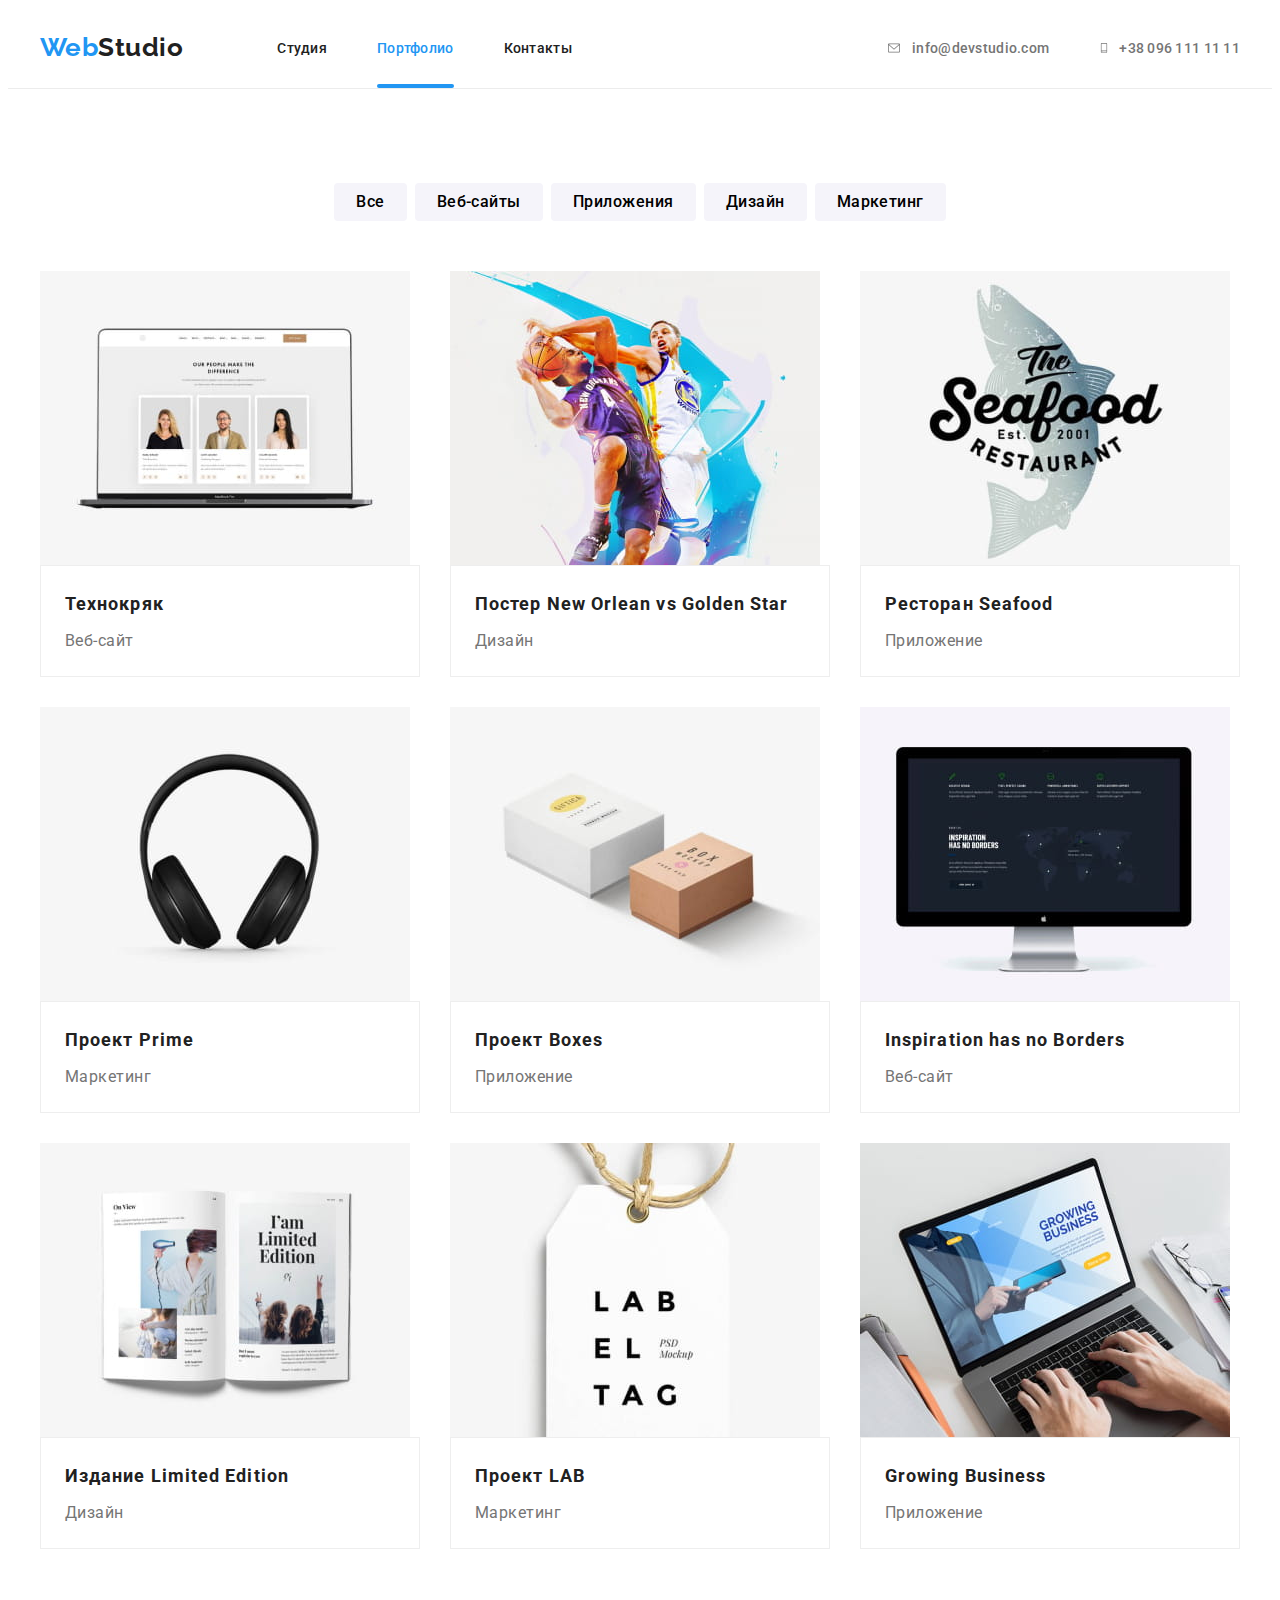
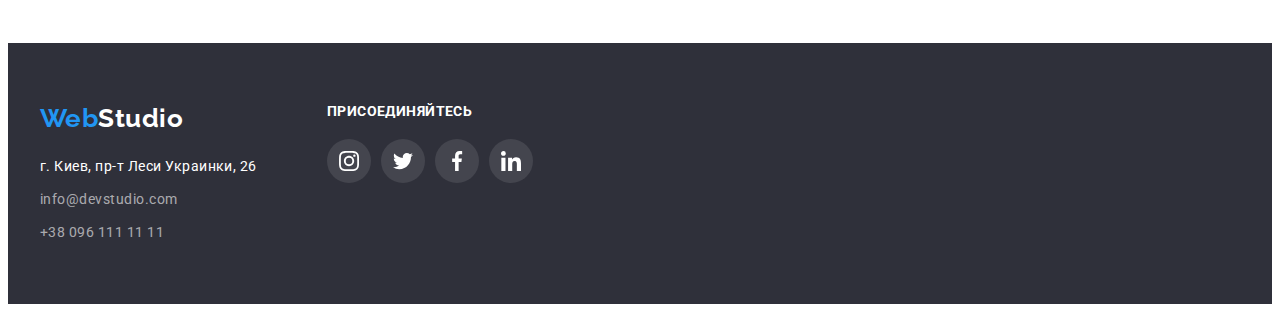
==== portfolio.html @ b673c2d3 "Initial commit" ====
<!DOCTYPE html>
<html lang="ru">
  <head>
    <meta charset="UTF-8" />
    <meta http-equiv="X-UA-Compatible" content="IE=edge" />
    <meta name="viewport" content="width=device-width, initial-scale=1.0" />
    <title>Портфолио</title>
    <link rel="preconnect" href="https://fonts.googleapis.com" />
    <link rel="preconnect" href="https://fonts.gstatic.com" crossorigin />
    <link rel="preconnect" href="https://fonts.googleapis.com" />
    <link rel="preconnect" href="https://fonts.gstatic.com" crossorigin />
    <link
      href="https://fonts.googleapis.com/css2?family=Raleway:wght@700&family=Roboto:wght@400;500;700;900&display=swap"
      rel="stylesheet"
    />
    <link
      rel="stylesheet"
      href="https://cdnjs.cloudflare.com/ajax/libs/modern-normalize/1.1.0/modern-normalize.min.css"
      integrity="sha512-wpPYUAdjBVSE4KJnH1VR1HeZfpl1ub8YT/NKx4PuQ5NmX2tKuGu6U/JRp5y+Y8XG2tV+wKQpNHVUX03MfMFn9Q=="
      crossorigin="anonymous"
      referrerpolicy="no-referrer"
    />
    <link rel="stylesheet" href="./css/styles.css" />
  </head>
  <body>
    <!-- Header -->
    <header class="header">
      <div class="container">
        <a href="./index.html" class="logo link"><span class="logo-clr">Web</span>Studio</a>
        <nav class="nav">
          <ul class="nav-list list">
            <li class="nav-list-item">
              <a href="./index.html" class="nav-list-link link">Студия</a>
            </li>
            <li class="nav-list-item">
              <a href="./portfolio.html" class="nav-list-link link active">Портфолио</a>
            </li>
            <li class="nav-list-item"><a href="" class="nav-list-link link">Контакты</a></li>
          </ul>
        </nav>
        <ul class="contact-list list">
          <li class="contact-list-item">
            <a href="mailto:info@devstudio.com" class="contact-list-link link">
              <svg class="icon-envelope" width="16" height="12">
                <use href="./images/icons.svg#icon-envelope"></use>
              </svg>
              info@devstudio.com</a
            >
          </li>
          <li class="contact-list-item">
            <a href="tel:+380961111111" class="contact-list-link link">
              <svg class="icon-smartphone" width="10" height="16">
                <use href="./images/icons.svg#icon-smartphone"></use>
              </svg>
              +38 096 111 11 11</a
            >
          </li>
        </ul>
      </div>
    </header>
    <!-- Main -->
    <main>
      <section class="portfolio-section section">
        <div class="container">
          <h1 class="visually-hidden">Портфолио</h1>
          <ul class="portfolio-list list">
            <li class="portfolio-list-item">
              <button type="button" class="portfolio-list-btn">Все</button>
            </li>
            <li class="portfolio-list-item">
              <button type="button" class="portfolio-list-btn">Веб-сайты</button>
            </li>
            <li class="portfolio-list-item">
              <button type="button" class="portfolio-list-btn">Приложения</button>
            </li>
            <li class="portfolio-list-item">
              <button type="button" class="portfolio-list-btn">Дизайн</button>
            </li>
            <li class="portfolio-list-item">
              <button type="button" class="portfolio-list-btn">Маркетинг</button>
            </li>
          </ul>
          <ul class="work-list card-set list">
            <li class="work-list-item card-set-item">
              <a href="" class="work-list-link link">
                <img
                  src="./images/portfolio/portfolio-img-1.jpg"
                  alt="Веб-сайт открыт в ноутбуке"
                  width="370"
                  height="294"
                />
                <div class="work-list-content">
                  <h2 class="work-list-title">Технокряк</h2>
                  <p class="work-list-txt">Веб-сайт</p>
                </div>
                <div class="work-list-overlay">
                  <p class="work-overlay-txt">
                    Ресурс предлагает комплексные предложения с разным уровнем функционала и
                    сервисов. Все это позволит посетителю получить исчерпывающие сведения
                    о&nbsp;компании или частном лице.
                  </p>
                </div>
              </a>
            </li>
            <li class="work-list-item card-set-item">
              <a href="" class="work-list-link link">
                <img
                  src="./images/portfolio/portfolio-img-2.jpg"
                  alt="Два баскетболиста"
                  width="370"
                  height="294"
                />
                <div class="work-list-content">
                  <h2 class="work-list-title">Постер New Orlean vs Golden Star</h2>
                  <p class="work-list-txt">Дизайн</p>
                </div>
                <div class="work-list-overlay">
                  <p class="work-overlay-txt">
                    Ресурс предлагает комплексные предложения с разным уровнем функционала и
                    сервисов. Все это позволит посетителю получить исчерпывающие сведения
                    о&nbsp;компании или частном лице.
                  </p>
                </div>
              </a>
            </li>
            <li class="work-list-item card-set-item">
              <a href="" class="work-list-link link">
                <img
                  src="./images/portfolio/portfolio-img-3.jpg"
                  alt="Логотип ресторана"
                  width="370"
                  height="294"
                />
                <div class="work-list-content">
                  <h2 class="work-list-title">Ресторан Seafood</h2>
                  <p class="work-list-txt">Приложение</p>
                </div>
                <div class="work-list-overlay">
                  <p class="work-overlay-txt">
                    Ресурс предлагает комплексные предложения с разным уровнем функционала и
                    сервисов. Все это позволит посетителю получить исчерпывающие сведения
                    о&nbsp;компании или частном лице.
                  </p>
                </div>
              </a>
            </li>
            <li class="work-list-item card-set-item">
              <a href="" class="work-list-link link">
                <img
                  src="./images/portfolio/portfolio-img-4.jpg"
                  alt="Наушники"
                  width="370"
                  height="294"
                />
                <div class="work-list-content">
                  <h2 class="work-list-title">Проект Prime</h2>
                  <p class="work-list-txt">Маркетинг</p>
                </div>
                <div class="work-list-overlay">
                  <p class="work-overlay-txt">
                    Ресурс предлагает комплексные предложения с разным уровнем функционала и
                    сервисов. Все это позволит посетителю получить исчерпывающие сведения
                    о&nbsp;компании или частном лице.
                  </p>
                </div>
              </a>
            </li>
            <li class="work-list-item card-set-item">
              <a href="" class="work-list-link link">
                <img
                  src="./images/portfolio/portfolio-img-5.jpg"
                  alt="Две коробки"
                  width="370"
                  height="294"
                />
                <div class="work-list-content">
                  <h2 class="work-list-title">Проект Boxes</h2>
                  <p class="work-list-txt">Приложение</p>
                </div>
                <div class="work-list-overlay">
                  <p class="work-overlay-txt">
                    Ресурс предлагает комплексные предложения с разным уровнем функционала и
                    сервисов. Все это позволит посетителю получить исчерпывающие сведения
                    о&nbsp;компании или частном лице.
                  </p>
                </div>
              </a>
            </li>
            <li class="work-list-item card-set-item">
              <a href="" class="work-list-link link">
                <img
                  src="./images/portfolio/portfolio-img-6.jpg"
                  alt="Веб-сайт на мониторе компьютера"
                  width="370"
                  height="294"
                />
                <div class="work-list-content">
                  <h2 class="work-list-title">Inspiration has no Borders</h2>
                  <p class="work-list-txt">Веб-сайт</p>
                </div>
                <div class="work-list-overlay">
                  <p class="work-overlay-txt">
                    Ресурс предлагает комплексные предложения с разным уровнем функционала и
                    сервисов. Все это позволит посетителю получить исчерпывающие сведения
                    о&nbsp;компании или частном лице.
                  </p>
                </div>
              </a>
            </li>
            <li class="work-list-item card-set-item">
              <a href="" class="work-list-link link">
                <img
                  src="./images/portfolio/portfolio-img-7.jpg"
                  alt="Открытая книга"
                  width="370"
                  height="294"
                />
                <div class="work-list-content">
                  <h2 class="work-list-title">Издание Limited Edition</h2>
                  <p class="work-list-txt">Дизайн</p>
                </div>
                <div class="work-list-overlay">
                  <p class="work-overlay-txt">
                    Ресурс предлагает комплексные предложения с разным уровнем функционала и
                    сервисов. Все это позволит посетителю получить исчерпывающие сведения
                    о&nbsp;компании или частном лице.
                  </p>
                </div>
              </a>
            </li>
            <li class="work-list-item card-set-item">
              <a href="" class="work-list-link link">
                <img
                  src="./images/portfolio/portfolio-img-8.jpg"
                  alt="Бирка с логотипом"
                  width="370"
                  height="294"
                />
                <div class="work-list-content">
                  <h2 class="work-list-title">Проект LAB</h2>
                  <p class="work-list-txt">Маркетинг</p>
                </div>
                <div class="work-list-overlay">
                  <p class="work-overlay-txt">
                    Ресурс предлагает комплексные предложения с разным уровнем функционала и
                    сервисов. Все это позволит посетителю получить исчерпывающие сведения
                    о&nbsp;компании или частном лице.
                  </p>
                </div>
              </a>
            </li>
            <li class="work-list-item card-set-item">
              <a href="" class="work-list-link link">
                <img
                  src="./images/portfolio/portfolio-img-9.jpg"
                  width="370"
                  height="294"
                  alt="Ноутбук с открытым приложением"
                />
                <div class="work-list-content">
                  <h2 class="work-list-title">Growing Business</h2>
                  <p class="work-list-txt">Приложение</p>
                </div>
                <div class="work-list-overlay">
                  <p class="work-overlay-txt">
                    Ресурс предлагает комплексные предложения с разным уровнем функционала и
                    сервисов. Все это позволит посетителю получить исчерпывающие сведения
                    о&nbsp;компании или частном лице.
                  </p>
                </div>
              </a>
            </li>
          </ul>
        </div>
      </section>
    </main>
    <!-- Footer -->
    <footer class="footer">
      <div class="footer-container container">
        <div class="footer-item">
          <a href="./index.html" class="logo-light logo link"
            ><span class="logo-clr">Web</span>Studio</a
          >
          <address class="address">
            <ul class="address-list list">
              <li class="address-list-item street">
                <a
                  href="https://goo.gl/maps/L4N7FVB9bXjK6bW5A"
                  target="_blank"
                  rel="noopener noreferrer"
                  class="address-list-link link"
                  >г. Киев, пр-т Леси Украинки, 26</a
                >
              </li>
              <li class="address-list-item">
                <a href="mailto:info@devstudio.com" class="address-list-link link"
                  >info@devstudio.com</a
                >
              </li>
              <li class="address-list-item">
                <a href="tel:+380961111111" class="address-list-link link">+38 096 111 11 11</a>
              </li>
            </ul>
          </address>
        </div>
        <div class="footer-social">
          <h2 class="footer-social-title">присоединяйтесь</h2>
          <ul class="footer-social-list list">
            <li class="social-list-item">
              <a
                class="social-list-link link"
                href="https://www.instagram.com/"
                target="_blank"
                rel="noopener noreferrer"
                aria-label="Иконка instagram"
              >
                <svg width="20" height="20">
                  <use href="./images/icons.svg#icon-instagram"></use>
                </svg>
              </a>
            </li>
            <li class="social-list-item">
              <a
                class="social-list-link link"
                href="https://twitter.com/"
                target="_blank"
                rel="noopener noreferrer"
                aria-label="Иконка twitter"
              >
                <svg width="20" height="20">
                  <use href="./images/icons.svg#icon-twitter"></use>
                </svg>
              </a>
            </li>
            <li class="social-list-item">
              <a
                class="social-list-link link"
                href="https://www.facebook.com/"
                target="_blank"
                rel="noopener noreferrer"
                aria-label="Иконка facebook"
              >
                <svg width="20" height="20">
                  <use href="./images/icons.svg#icon-facebook"></use>
                </svg>
              </a>
            </li>
            <li class="social-list-item">
              <a
                class="social-list-link link"
                href="https://www.linkedin.com/"
                target="_blank"
                rel="noopener noreferrer"
                aria-label="Иконка linkedin"
              >
                <svg width="20" height="20">
                  <use href="./images/icons.svg#icon-linkedin"></use>
                </svg>
              </a>
            </li>
          </ul>
        </div>
      </div>
    </footer>
  </body>
</html>
---- css/styles.css ----
:root {
  /* fonts */
  --main-font: 'Roboto', sans-serif;
  --secondary-font: 'Raleway', sans-serif;

  /* text color */
  --main-txt-clr: #212121;
  --secondary-txt-clr: #757575;
  --light-txt-clr: #ffffff;
  --accent-clr: #2196f3;
  --icon-color: #afb1b8;
  /* bg colors */
  --dark-bg-clr: #2f303a;
  --light-bg-clr: #f5f4fa;
  /* others */
  --indent: 30px;
  --items: 3;
  --timing-function: cubic-bezier(0.4, 0, 0.2, 1);
}

body {
  font-family: var(--main-font);
  color: var(--main-txt-clr);
  letter-spacing: 0.03em;
}
.no-scroll {
  overflow: hidden;
}
/* reset styles */
.link {
  text-decoration: none;
  color: currentColor;
  font-weight: 500;
  font-size: 14px;
  line-height: calc(16 / 14);
}
.list {
  list-style: none;
  margin: 0;
  padding: 0;
}
img {
  display: block;
}
h1,
h2,
h3,
h4,
h5,
h6,
p {
  margin: 0;
}
.container {
  width: 1200px;
  margin-left: auto;
  margin-right: auto;
  padding-left: 15px;
  padding-right: 15px;
}
.section {
  padding-top: 94px;
  padding-bottom: 94px;
}
.visually-hidden {
  position: absolute;
  width: 1px;
  height: 1px;
  margin: -1px;
  border: 0;
  padding: 0;

  white-space: nowrap;
  clip-path: inset(100%);
  clip: rect(0 0 0 0);
  overflow: hidden;
}
/* Card set */
.card-set {
  display: flex;
  flex-wrap: wrap;
  gap: var(--indent);
}
.card-set-item {
  flex-basis: calc((100% - var(--indent) * (var(--items) - 1)) / var(--items));
}
/* END Card set */

/* Modal window */
.backdrop {
  position: fixed;
  top: 0;
  left: 0;

  width: 100%;
  height: 100%;

  background-color: rgba(0, 0, 0, 0.2);

  opacity: 1;
  visibility: visible;
  pointer-events: initial;
  transition: opacity 250ms var(--timing-function), visibility 250ms var(--timing-function);
}
.modal {
  position: relative;

  top: 50%;
  left: 50%;
  transform: translate(-50%, -50%) rotate(1turn) scale(1);

  width: 528px;
  height: 581px;

  background-color: #ffffff;

  box-shadow: 0px 1px 3px rgba(0, 0, 0, 0.12), 0px 1px 1px rgba(0, 0, 0, 0.14),
    0px 2px 1px rgba(0, 0, 0, 0.2);
  border-radius: 4px;

  opacity: 1;

  transition: transform 400ms var(--timing-function), opacity 250ms var(--timing-function),
    scale 250ms var(--timing-function);
}
.modal-btn {
  position: absolute;
  top: 8px;
  right: 8px;

  display: flex;
  align-items: center;
  justify-content: center;

  width: 30px;
  height: 30px;

  cursor: pointer;

  background-color: transparent;
  border: 1px solid rgba(0, 0, 0, 0.1);
  border-radius: 50%;
}
.backdrop.is-hidden {
  opacity: 0;
  visibility: hidden;
  pointer-events: none;
}
.backdrop.is-hidden .modal {
  transform: translate(-50%, -50%) rotate(0) scale(0);
  opacity: 0;
}
/* END Modal window */

/* =========HEADER========= */
.header {
  border-bottom: 1px solid #ececec;
}
.header > .container {
  display: flex;
  align-items: center;
}
.header .logo {
  padding-top: 24px;
  padding-bottom: 25px;
  margin-right: 94px;
}
.logo {
  font-family: var(--secondary-font);
  font-weight: 700;
  font-size: 26px;
  line-height: calc(31 / 26);
}
.logo-clr {
  color: var(--accent-clr);
}
.nav-list {
  display: flex;
  gap: 50px;
}
.nav-list-link {
  position: relative;

  display: block;
  padding-top: 32px;
  padding-bottom: 32px;
  letter-spacing: 0.02em;

  transition: color 250ms var(--timing-function);
}
.nav-list-link::after {
  content: '';

  position: absolute;
  left: 0;
  bottom: 0;

  display: block;

  width: 100%;
  height: 4px;

  border-radius: 2px;
  background-color: var(--accent-clr);

  transform: scaleX(0);
  transform-origin: top left;
  transition: transform 250ms var(--timing-function);
}

.contact-list {
  display: flex;
  gap: 50px;
  margin-left: auto;
}

.contact-list-link {
  display: flex;
  align-items: center;
  padding-top: 32px;
  padding-bottom: 32px;

  color: var(--secondary-txt-clr);
  letter-spacing: 0.02em;

  transition: color 250ms var(--timing-function), fill 250ms var(--timing-function);
}
.icon-envelope {
  fill: currentColor;
  margin-right: 10px;
}
.icon-smartphone {
  fill: currentColor;
  margin-right: 10px;
}

.nav-list-link:hover,
.nav-list-link:focus,
.contact-list-link:hover,
.contact-list-link:focus {
  color: var(--accent-clr);
  fill: var(--accent-clr);
}
.nav-list-link:hover::after,
.nav-list-link:focus::after {
  transform: scale(1);
}
.active {
  color: var(--accent-clr);
}
.active::after {
  content: '';

  position: absolute;
  left: 0;
  bottom: 0;

  display: block;

  width: 100%;
  height: 4px;

  border-radius: 2px;

  background-color: var(--accent-clr);

  transform: scaleX(1);
}
/* =========END HEADER========= */

/* =========HERO SECTION========= */
.hero-section {
  padding-top: 200px;
  padding-bottom: 200px;
  margin-left: auto;
  margin-right: auto;

  max-width: 1600px;
  min-height: 600px;

  background-color: var(--dark-bg-clr);
  background-image: linear-gradient(to right, rgba(47, 48, 58, 0.4), rgba(47, 48, 58, 0.4)),
    url(../images/hero/hero-img.jpg);
  background-repeat: no-repeat;
}
.hero-section .container {
  display: flex;
  flex-direction: column;
}
.hero-title {
  margin-bottom: 30px;
  font-weight: 900;
  font-size: 44px;
  line-height: calc(60 / 44);

  text-align: center;
  letter-spacing: 0.06em;
  text-transform: uppercase;

  color: var(--light-txt-clr);
}
.hero-btn {
  min-width: 200px;
  margin-left: auto;
  margin-right: auto;
  padding: 10px 32px;

  border: none;
  border-radius: 4px;

  font-family: inherit;
  font-weight: 700;
  font-size: 16px;
  line-height: calc(30 / 16);

  align-items: center;
  text-align: center;
  letter-spacing: 0.06em;
  cursor: pointer;

  color: var(--light-txt-clr);
  background-color: var(--accent-clr);

  transition: background-color 250ms var(--timing-function);
}
.hero-btn:hover,
.hero-btn:focus {
  background-color: #188ce8;
}
/* =========END HERO SECTION========= */

/* =========FEATURE SECTION========= */
.feature-section {
  padding-top: 94px;
}
.feature-section .container {
  --items: 4;
}
.icon-feature {
  padding: 25px 100px;
  margin-bottom: 30px;

  border-radius: 4px;

  background-color: var(--light-bg-clr);
}
.icon-feature svg {
  display: block;
  margin-left: auto;
  margin-right: auto;
}
.feature-list-title {
  margin-bottom: 10px;
  font-size: 14px;
  line-height: calc(16 / 14);

  text-transform: uppercase;
}
.feature-list-txt {
  font-size: 14px;
  line-height: calc(24 / 14);

  color: var(--secondary-txt-clr);
}
/* =========END FEATURE SECTION========= */

/* =========ENGAGE SECTION========= */
.engage-title {
  margin-bottom: 50px;
  font-size: 36px;
  line-height: calc(42 / 36);
  text-align: center;
}
.engage-list-item {
  position: relative;
}
.engage-list-box {
  position: absolute;

  bottom: 0;
  left: 0;

  display: flex;
  justify-content: center;
  align-items: center;

  width: 100%;
  height: 70px;

  background: rgba(47, 48, 58, 0.8);
}
.engage-list-title {
  font-size: 14px;
  line-height: calc(16 / 14);
  text-align: center;
  letter-spacing: 0.03em;
  text-transform: uppercase;

  color: var(--light-txt-clr);
}
/* =========END ENGAGE SECTION========= */

/* =========TEAM SECTION========= */
.team-section {
  --items: 4;

  background-color: var(--light-bg-clr);
}
.social-list {
  display: flex;
  margin-top: 16px;
  justify-content: center;
  gap: 10px;
}
.social-list-link {
  display: flex;
  align-items: center;
  justify-content: center;

  width: 44px;
  height: 44px;
  border-radius: 50%;

  fill: var(--icon-color);

  transition: background-color 250ms var(--timing-function), fill 250ms var(--timing-function);
}
.social-list-link:hover,
.social-list-link:focus {
  fill: var(--light-txt-clr);
  background-color: var(--accent-clr);
}
.team-title {
  margin-bottom: 50px;

  font-size: 36px;
  line-height: calc(42 / 36);
  text-align: center;
}
.team-list-content {
  padding-top: 30px;
  padding-bottom: 30px;

  background-color: #ffffff;
  box-shadow: 0px 1px 3px rgba(0, 0, 0, 0.12), 0px 1px 1px rgba(0, 0, 0, 0.14),
    0px 2px 1px rgba(0, 0, 0, 0.2);
  border-radius: 0px 0px 4px 4px;
}
.team-list-title {
  margin-bottom: 10px;
  font-weight: 500;
  font-size: 16px;
  line-height: calc(19 / 16);

  text-align: center;
}
.team-list-txt {
  font-size: 16px;
  line-height: calc(19 / 16);

  text-align: center;

  color: var(--secondary-txt-clr);
}
/* =========END TEAM SECTION========= */

/* =========CLIENTS SECTION========= */
.clients-title {
  margin-bottom: 50px;

  font-size: 36px;
  line-height: calc(42 / 36);
  text-align: center;
}
.clients-list {
  display: flex;
  justify-content: center;
  gap: 30px;
}
.clients-list-link {
  width: 170px;
  height: 92px;

  display: flex;
  align-items: center;
  justify-content: center;

  border: 1px solid var(--icon-color);
  border-radius: 4px;

  fill: var(--icon-color);

  transition: fill 250ms var(--timing-function), border-color 250ms var(--timing-function);
}
.clients-list-link:hover,
.clients-list-link:focus {
  fill: var(--accent-clr);
  border-color: var(--accent-clr);
}
/* =========END CLIENTS SECTION========= */

/* =========PORTFOLIO========= */
.portfolio-list {
  display: flex;
  justify-content: center;
  margin-bottom: 50px;
  gap: 8px;
}
.portfolio-list-btn {
  min-height: 38px;
  padding: 6px 22px;
  border: none;
  border-radius: 4px;

  font-family: inherit;
  font-weight: 500;
  font-size: 16px;
  line-height: calc(26 / 16);

  letter-spacing: 0.03em;
  text-align: center;
  cursor: pointer;

  background-color: var(--light-bg-clr);

  transition: color 250ms var(--timing-function), background-color 250ms var(--timing-function),
    box-shadow 250ms var(--timing-function);
}
.portfolio-list-btn:hover,
.portfolio-list-btn:focus {
  color: var(--light-txt-clr);
  background-color: var(--accent-clr);
  box-shadow: 0px 3px 1px rgba(0, 0, 0, 0.1), 0px 1px 2px rgba(0, 0, 0, 0.08),
    0px 2px 2px rgba(0, 0, 0, 0.12);
}

.work-list-link {
  position: relative;

  display: block;

  transition: box-shadow 250ms var(--timing-function);

  overflow: hidden;
}

.work-list-content {
  position: relative;
  z-index: 1;

  padding: 20px 24px;
  background: #ffffff;
  border: 1px solid #eeeeee;
}

.work-list-title {
  margin-bottom: 4px;

  font-size: 18px;
  line-height: calc(36 / 18);

  letter-spacing: 0.06em;
}
.work-list-txt {
  font-weight: 400;
  font-size: 16px;
  line-height: calc(30 / 16);

  color: var(--secondary-txt-clr);
}
.work-list-overlay {
  position: absolute;

  top: 0;
  left: 0;

  display: flex;
  justify-content: center;
  align-items: center;

  width: 370px;
  height: 294px;
  padding-left: 24px;
  padding-right: 24px;
  background: rgba(33, 150, 243, 0.9);

  transform: translateY(406px);

  transition: transform 250ms var(--timing-function);
}
.work-overlay-txt {
  font-weight: 400;
  font-size: 18px;
  line-height: calc(28 / 18);

  letter-spacing: 0.03em;

  color: var(--light-txt-clr);
}
.work-list-link:hover,
.work-list-link:focus {
  box-shadow: 0px 1px 1px rgba(0, 0, 0, 0.12), 0px 4px 4px rgba(0, 0, 0, 0.06),
    1px 4px 6px rgba(0, 0, 0, 0.16);
}
.work-list-link:hover .work-list-overlay,
.work-list-link:focus .work-list-overlay {
  transform: translateY(0);
}
/* =========END PORTFOLIO========= */

/* =========FOOTER========= */
.footer {
  padding-top: 60px;
  padding-bottom: 60px;
  background-color: var(--dark-bg-clr);
}
.footer-container {
  display: flex;
}
.footer-item {
  margin-right: 70px;
}
.logo-light {
  display: inline-block;
  margin-bottom: 20px;
  color: var(--light-txt-clr);
}
.address-list-item:not(:last-child) {
  margin-bottom: 9px;
}
.address-list-link {
  font-style: normal;
  font-weight: 400;
  font-size: 14px;
  line-height: calc(24 / 14);

  color: rgba(255, 255, 255, 0.6);

  transition: color 250ms var(--timing-function);
}
.street > .address-list-link {
  color: var(--light-txt-clr);
}
.address-list-link:hover,
.address-list-link:focus {
  color: var(--accent-clr);
}
.footer-social-title {
  margin-bottom: 20px;

  font-size: 14px;
  line-height: calc(16 / 14);
  letter-spacing: 0.03em;
  text-transform: uppercase;

  color: #ffffff;
}
.footer-social-list {
  display: flex;
  gap: 10px;
}
.footer-social-list .social-list-link {
  background-color: rgba(255, 255, 255, 0.1);
  fill: var(--light-txt-clr);
}
.footer-social-list .social-list-link:hover,
.footer-social-list .social-list-link:focus {
  background-color: var(--accent-clr);
}
/* =========END FOOTER========= */
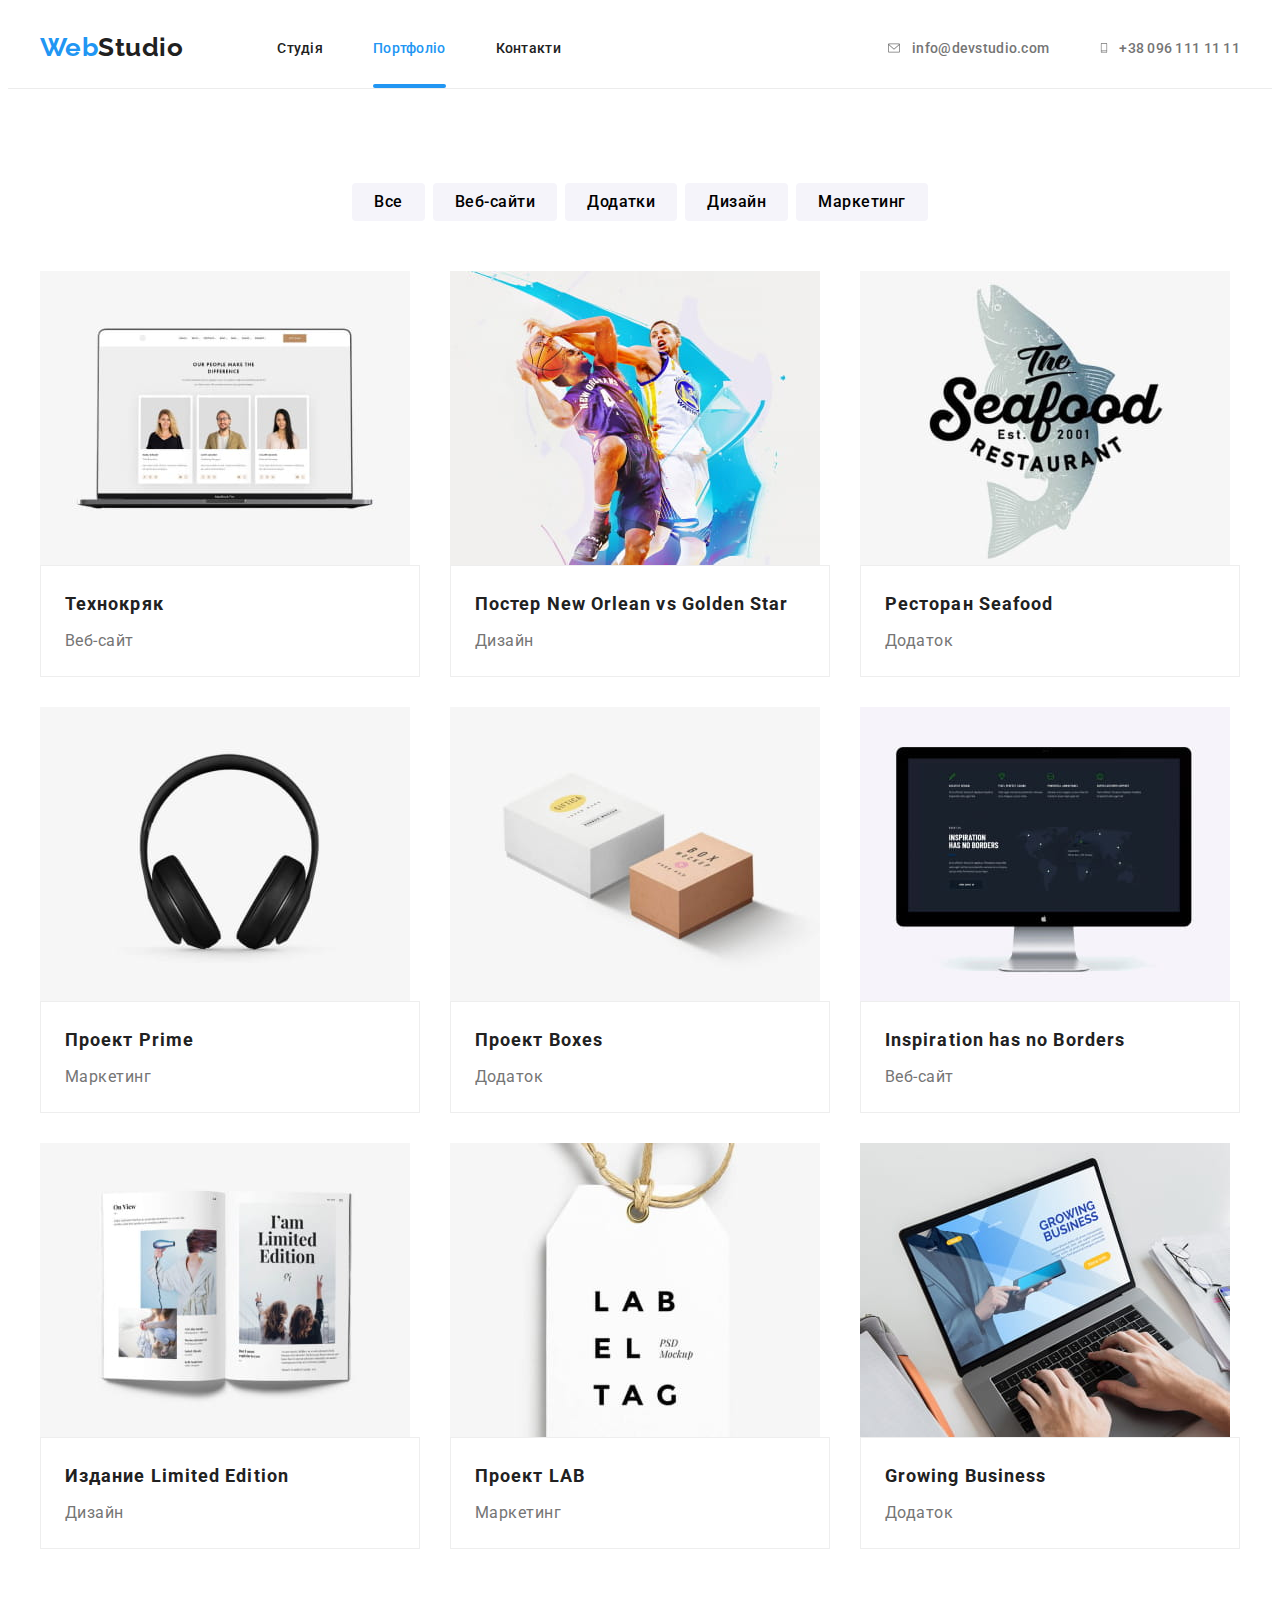
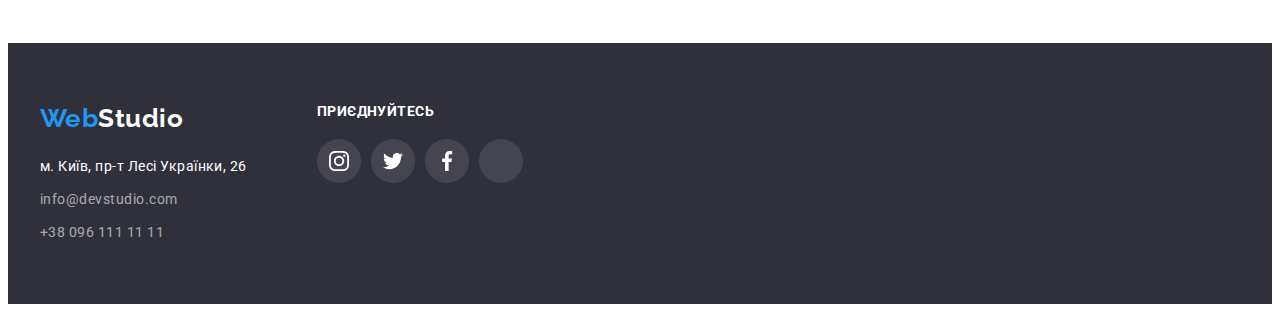
==== commit 7b179c6e: "Translate to Ukranian" ====
--- a/portfolio.html
+++ b/portfolio.html
@@ -4,7 +4,7 @@
     <meta charset="UTF-8" />
     <meta http-equiv="X-UA-Compatible" content="IE=edge" />
     <meta name="viewport" content="width=device-width, initial-scale=1.0" />
-    <title>Портфолио</title>
+    <title>Портфоліо</title>
     <link rel="preconnect" href="https://fonts.googleapis.com" />
     <link rel="preconnect" href="https://fonts.gstatic.com" crossorigin />
     <link rel="preconnect" href="https://fonts.googleapis.com" />
@@ -30,12 +30,12 @@
         <nav class="nav">
           <ul class="nav-list list">
             <li class="nav-list-item">
-              <a href="./index.html" class="nav-list-link link">Студия</a>
+              <a href="./index.html" class="nav-list-link link">Студія</a>
             </li>
             <li class="nav-list-item">
-              <a href="./portfolio.html" class="nav-list-link link active">Портфолио</a>
-            </li>
-            <li class="nav-list-item"><a href="" class="nav-list-link link">Контакты</a></li>
+              <a href="./portfolio.html" class="nav-list-link link active">Портфоліо</a>
+            </li>
+            <li class="nav-list-item"><a href="" class="nav-list-link link">Контакти</a></li>
           </ul>
         </nav>
         <ul class="contact-list list">
@@ -62,16 +62,16 @@
     <main>
       <section class="portfolio-section section">
         <div class="container">
-          <h1 class="visually-hidden">Портфолио</h1>
+          <h1 class="visually-hidden">Портфоліо</h1>
           <ul class="portfolio-list list">
             <li class="portfolio-list-item">
               <button type="button" class="portfolio-list-btn">Все</button>
             </li>
             <li class="portfolio-list-item">
-              <button type="button" class="portfolio-list-btn">Веб-сайты</button>
-            </li>
-            <li class="portfolio-list-item">
-              <button type="button" class="portfolio-list-btn">Приложения</button>
+              <button type="button" class="portfolio-list-btn">Веб-сайти</button>
+            </li>
+            <li class="portfolio-list-item">
+              <button type="button" class="portfolio-list-btn">Додатки</button>
             </li>
             <li class="portfolio-list-item">
               <button type="button" class="portfolio-list-btn">Дизайн</button>
@@ -95,9 +95,9 @@
                 </div>
                 <div class="work-list-overlay">
                   <p class="work-overlay-txt">
-                    Ресурс предлагает комплексные предложения с разным уровнем функционала и
-                    сервисов. Все это позволит посетителю получить исчерпывающие сведения
-                    о&nbsp;компании или частном лице.
+                    Ресурс пропонує комплексні пропозиції з різним рівнем функціоналу та сервісів.
+                    Все це дозволить відвідувачу отримати вичерпні відомості про компанію чи
+                    приватну особу.
                   </p>
                 </div>
               </a>
@@ -116,9 +116,9 @@
                 </div>
                 <div class="work-list-overlay">
                   <p class="work-overlay-txt">
-                    Ресурс предлагает комплексные предложения с разным уровнем функционала и
-                    сервисов. Все это позволит посетителю получить исчерпывающие сведения
-                    о&nbsp;компании или частном лице.
+                    Ресурс пропонує комплексні пропозиції з різним рівнем функціоналу та сервісів.
+                    Все це дозволить відвідувачу отримати вичерпні відомості про компанію чи
+                    приватну особу.
                   </p>
                 </div>
               </a>
@@ -133,13 +133,13 @@
                 />
                 <div class="work-list-content">
                   <h2 class="work-list-title">Ресторан Seafood</h2>
-                  <p class="work-list-txt">Приложение</p>
-                </div>
-                <div class="work-list-overlay">
-                  <p class="work-overlay-txt">
-                    Ресурс предлагает комплексные предложения с разным уровнем функционала и
-                    сервисов. Все это позволит посетителю получить исчерпывающие сведения
-                    о&nbsp;компании или частном лице.
+                  <p class="work-list-txt">Додаток</p>
+                </div>
+                <div class="work-list-overlay">
+                  <p class="work-overlay-txt">
+                    Ресурс пропонує комплексні пропозиції з різним рівнем функціоналу та сервісів.
+                    Все це дозволить відвідувачу отримати вичерпні відомості про компанію чи
+                    приватну особу.
                   </p>
                 </div>
               </a>
@@ -158,9 +158,9 @@
                 </div>
                 <div class="work-list-overlay">
                   <p class="work-overlay-txt">
-                    Ресурс предлагает комплексные предложения с разным уровнем функционала и
-                    сервисов. Все это позволит посетителю получить исчерпывающие сведения
-                    о&nbsp;компании или частном лице.
+                    Ресурс пропонує комплексні пропозиції з різним рівнем функціоналу та сервісів.
+                    Все це дозволить відвідувачу отримати вичерпні відомості про компанію чи
+                    приватну особу.
                   </p>
                 </div>
               </a>
@@ -175,13 +175,13 @@
                 />
                 <div class="work-list-content">
                   <h2 class="work-list-title">Проект Boxes</h2>
-                  <p class="work-list-txt">Приложение</p>
-                </div>
-                <div class="work-list-overlay">
-                  <p class="work-overlay-txt">
-                    Ресурс предлагает комплексные предложения с разным уровнем функционала и
-                    сервисов. Все это позволит посетителю получить исчерпывающие сведения
-                    о&nbsp;компании или частном лице.
+                  <p class="work-list-txt">Додаток</p>
+                </div>
+                <div class="work-list-overlay">
+                  <p class="work-overlay-txt">
+                    Ресурс пропонує комплексні пропозиції з різним рівнем функціоналу та сервісів.
+                    Все це дозволить відвідувачу отримати вичерпні відомості про компанію чи
+                    приватну особу.
                   </p>
                 </div>
               </a>
@@ -200,9 +200,9 @@
                 </div>
                 <div class="work-list-overlay">
                   <p class="work-overlay-txt">
-                    Ресурс предлагает комплексные предложения с разным уровнем функционала и
-                    сервисов. Все это позволит посетителю получить исчерпывающие сведения
-                    о&nbsp;компании или частном лице.
+                    Ресурс пропонує комплексні пропозиції з різним рівнем функціоналу та сервісів.
+                    Все це дозволить відвідувачу отримати вичерпні відомості про компанію чи
+                    приватну особу.
                   </p>
                 </div>
               </a>
@@ -221,9 +221,9 @@
                 </div>
                 <div class="work-list-overlay">
                   <p class="work-overlay-txt">
-                    Ресурс предлагает комплексные предложения с разным уровнем функционала и
-                    сервисов. Все это позволит посетителю получить исчерпывающие сведения
-                    о&nbsp;компании или частном лице.
+                    Ресурс пропонує комплексні пропозиції з різним рівнем функціоналу та сервісів.
+                    Все це дозволить відвідувачу отримати вичерпні відомості про компанію чи
+                    приватну особу.
                   </p>
                 </div>
               </a>
@@ -242,9 +242,9 @@
                 </div>
                 <div class="work-list-overlay">
                   <p class="work-overlay-txt">
-                    Ресурс предлагает комплексные предложения с разным уровнем функционала и
-                    сервисов. Все это позволит посетителю получить исчерпывающие сведения
-                    о&nbsp;компании или частном лице.
+                    Ресурс пропонує комплексні пропозиції з різним рівнем функціоналу та сервісів.
+                    Все це дозволить відвідувачу отримати вичерпні відомості про компанію чи
+                    приватну особу.
                   </p>
                 </div>
               </a>
@@ -259,13 +259,13 @@
                 />
                 <div class="work-list-content">
                   <h2 class="work-list-title">Growing Business</h2>
-                  <p class="work-list-txt">Приложение</p>
-                </div>
-                <div class="work-list-overlay">
-                  <p class="work-overlay-txt">
-                    Ресурс предлагает комплексные предложения с разным уровнем функционала и
-                    сервисов. Все это позволит посетителю получить исчерпывающие сведения
-                    о&nbsp;компании или частном лице.
+                  <p class="work-list-txt">Додаток</p>
+                </div>
+                <div class="work-list-overlay">
+                  <p class="work-overlay-txt">
+                    Ресурс пропонує комплексні пропозиції з різним рівнем функціоналу та сервісів.
+                    Все це дозволить відвідувачу отримати вичерпні відомості про компанію чи
+                    приватну особу.
                   </p>
                 </div>
               </a>
@@ -289,7 +289,7 @@
                   target="_blank"
                   rel="noopener noreferrer"
                   class="address-list-link link"
-                  >г. Киев, пр-т Леси Украинки, 26</a
+                  >м. Київ, пр-т Лесі Українки, 26</a
                 >
               </li>
               <li class="address-list-item">
@@ -304,7 +304,7 @@
           </address>
         </div>
         <div class="footer-social">
-          <h2 class="footer-social-title">присоединяйтесь</h2>
+          <h2 class="footer-social-title">приєднуйтесь</h2>
           <ul class="footer-social-list list">
             <li class="social-list-item">
               <a
@@ -354,7 +354,7 @@
                 aria-label="Иконка linkedin"
               >
                 <svg width="20" height="20">
-                  <use href="./images/icons.svg#icon-linkedin"></use>
+                  <use href=Додатокicons.svg#icon-linkedin"></use>
                 </svg>
               </a>
             </li>
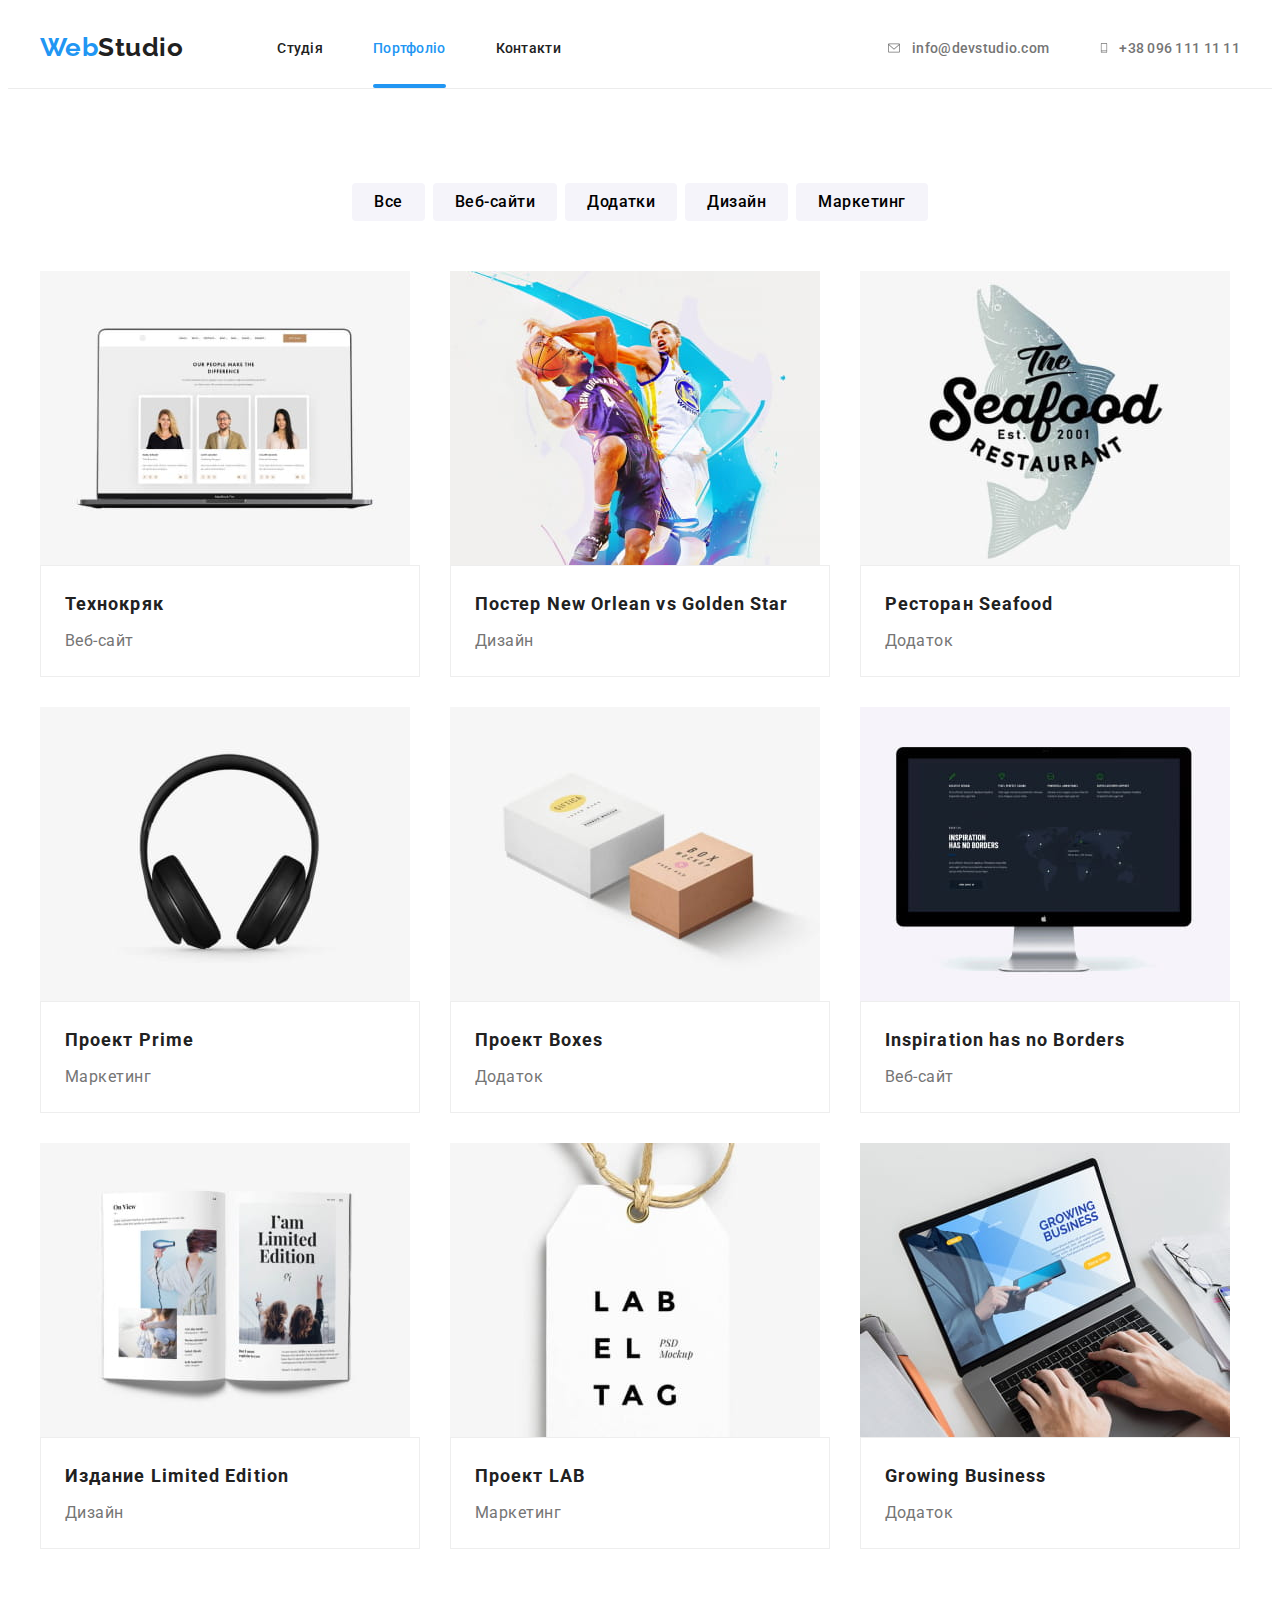
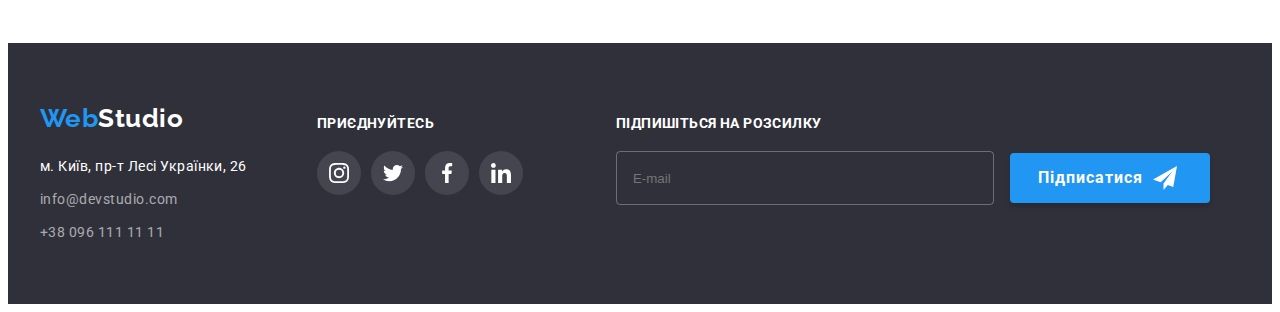
==== commit bcfd43d7: "add distribution form" ====
--- a/portfolio.html
+++ b/portfolio.html
@@ -354,12 +354,29 @@
                 aria-label="Иконка linkedin"
               >
                 <svg width="20" height="20">
-                  <use href=Додатокicons.svg#icon-linkedin"></use>
+                  <use href="./images/icons.svg#icon-linkedin"></use>
                 </svg>
               </a>
             </li>
           </ul>
         </div>
+        <form name="distribution_form" autocomplete="off" class="footer-distribution">
+          <label>
+            <strong class="footer-distribution-title">Підпишіться на розсилку</strong>
+            <input
+              type="email"
+              name="email"
+              placeholder="E-mail"
+              class="footer-distribution-input"
+            />
+          </label>
+          <button type="submit" class="footer-distribution-btn">
+            Підписатися
+            <svg class="footer-distribution-icon" width="24" height="24">
+              <use href="./images/icons.svg#icon-send"></use>
+            </svg>
+          </button>
+        </form>
       </div>
     </footer>
   </body>
--- a/css/styles.css
+++ b/css/styles.css
@@ -610,7 +610,6 @@
 
 /* =========FOOTER========= */
 .footer {
-  padding-top: 60px;
   padding-bottom: 60px;
   background-color: var(--dark-bg-clr);
 }
@@ -618,6 +617,7 @@
   display: flex;
 }
 .footer-item {
+  margin-top: 60px;
   margin-right: 70px;
 }
 .logo-light {
@@ -645,6 +645,10 @@
 .address-list-link:focus {
   color: var(--accent-clr);
 }
+.footer-social {
+  margin-right: 93px;
+  margin-top: 72px;
+}
 .footer-social-title {
   margin-bottom: 20px;
 
@@ -667,4 +671,59 @@
 .footer-social-list .social-list-link:focus {
   background-color: var(--accent-clr);
 }
+.footer-distribution {
+  margin-top: 72px;
+}
+.footer-distribution-title {
+  display: block;
+  margin-bottom: 20px;
+  font-size: 14px;
+  line-height: calc(16 / 14);
+  letter-spacing: 0.03em;
+  text-transform: uppercase;
+
+  color: var(--light-txt-clr);
+}
+.footer-distribution-input {
+  width: 358px;
+  height: 50px;
+  border: 1px solid rgba(255, 255, 255, 0.3);
+  border-radius: 4px;
+  outline: transparent;
+
+  color: var(--light-txt-clr);
+  background-color: transparent;
+}
+.footer-distribution-input:placeholder-shown {
+  padding-left: 16px;
+}
+.footer-distribution-input:not(:placeholder-shown) {
+  border-color: #fff;
+}
+.footer-distribution-btn {
+  display: inline-flex;
+  gap: 10px;
+  padding: 10px 28px;
+  margin-left: 12px;
+
+  min-width: 200px;
+
+  border: none;
+  border-radius: 4px;
+  box-shadow: 0px 4px 4px rgba(0, 0, 0, 0.15);
+
+  font-family: inherit;
+  font-weight: 700;
+  font-size: 16px;
+  line-height: calc(30 / 16);
+
+  align-items: center;
+  text-align: center;
+  letter-spacing: 0.06em;
+  cursor: pointer;
+
+  color: var(--light-txt-clr);
+  background-color: var(--accent-clr);
+}
+
 /* =========END FOOTER========= */
